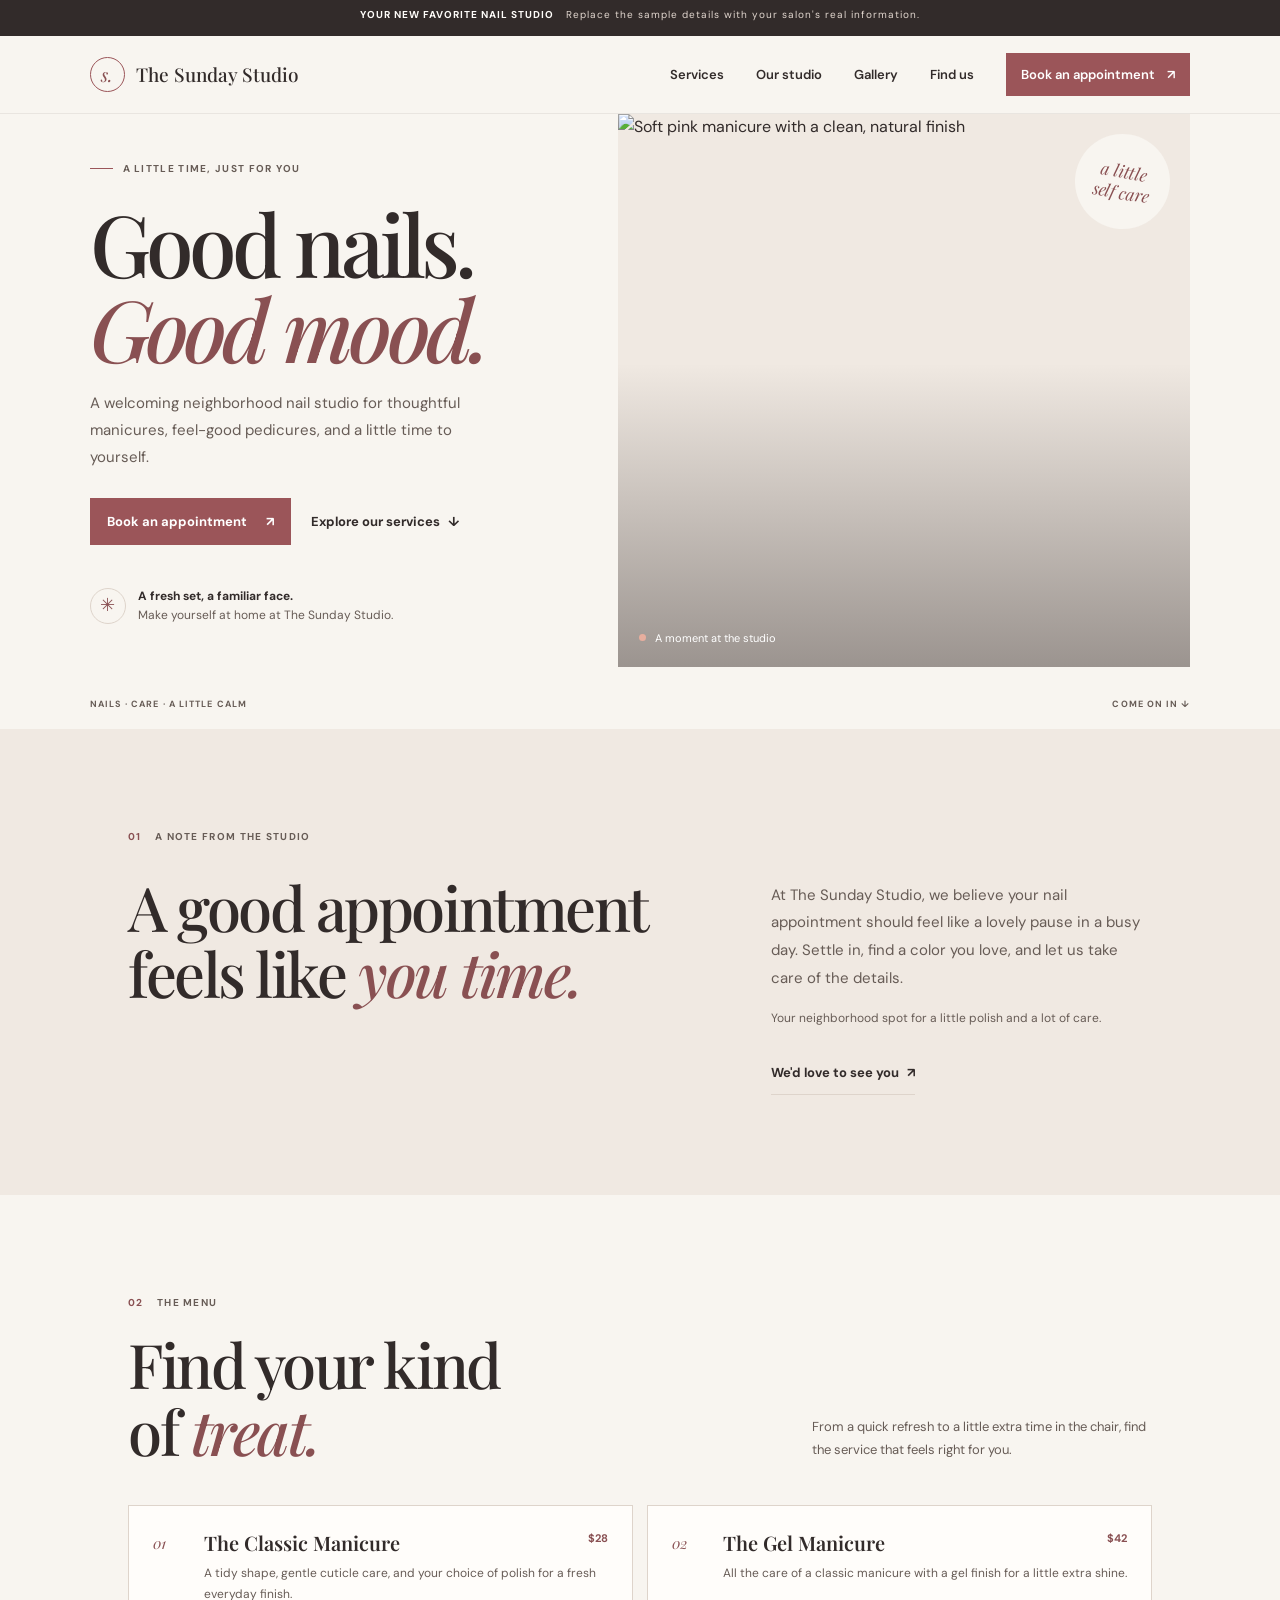
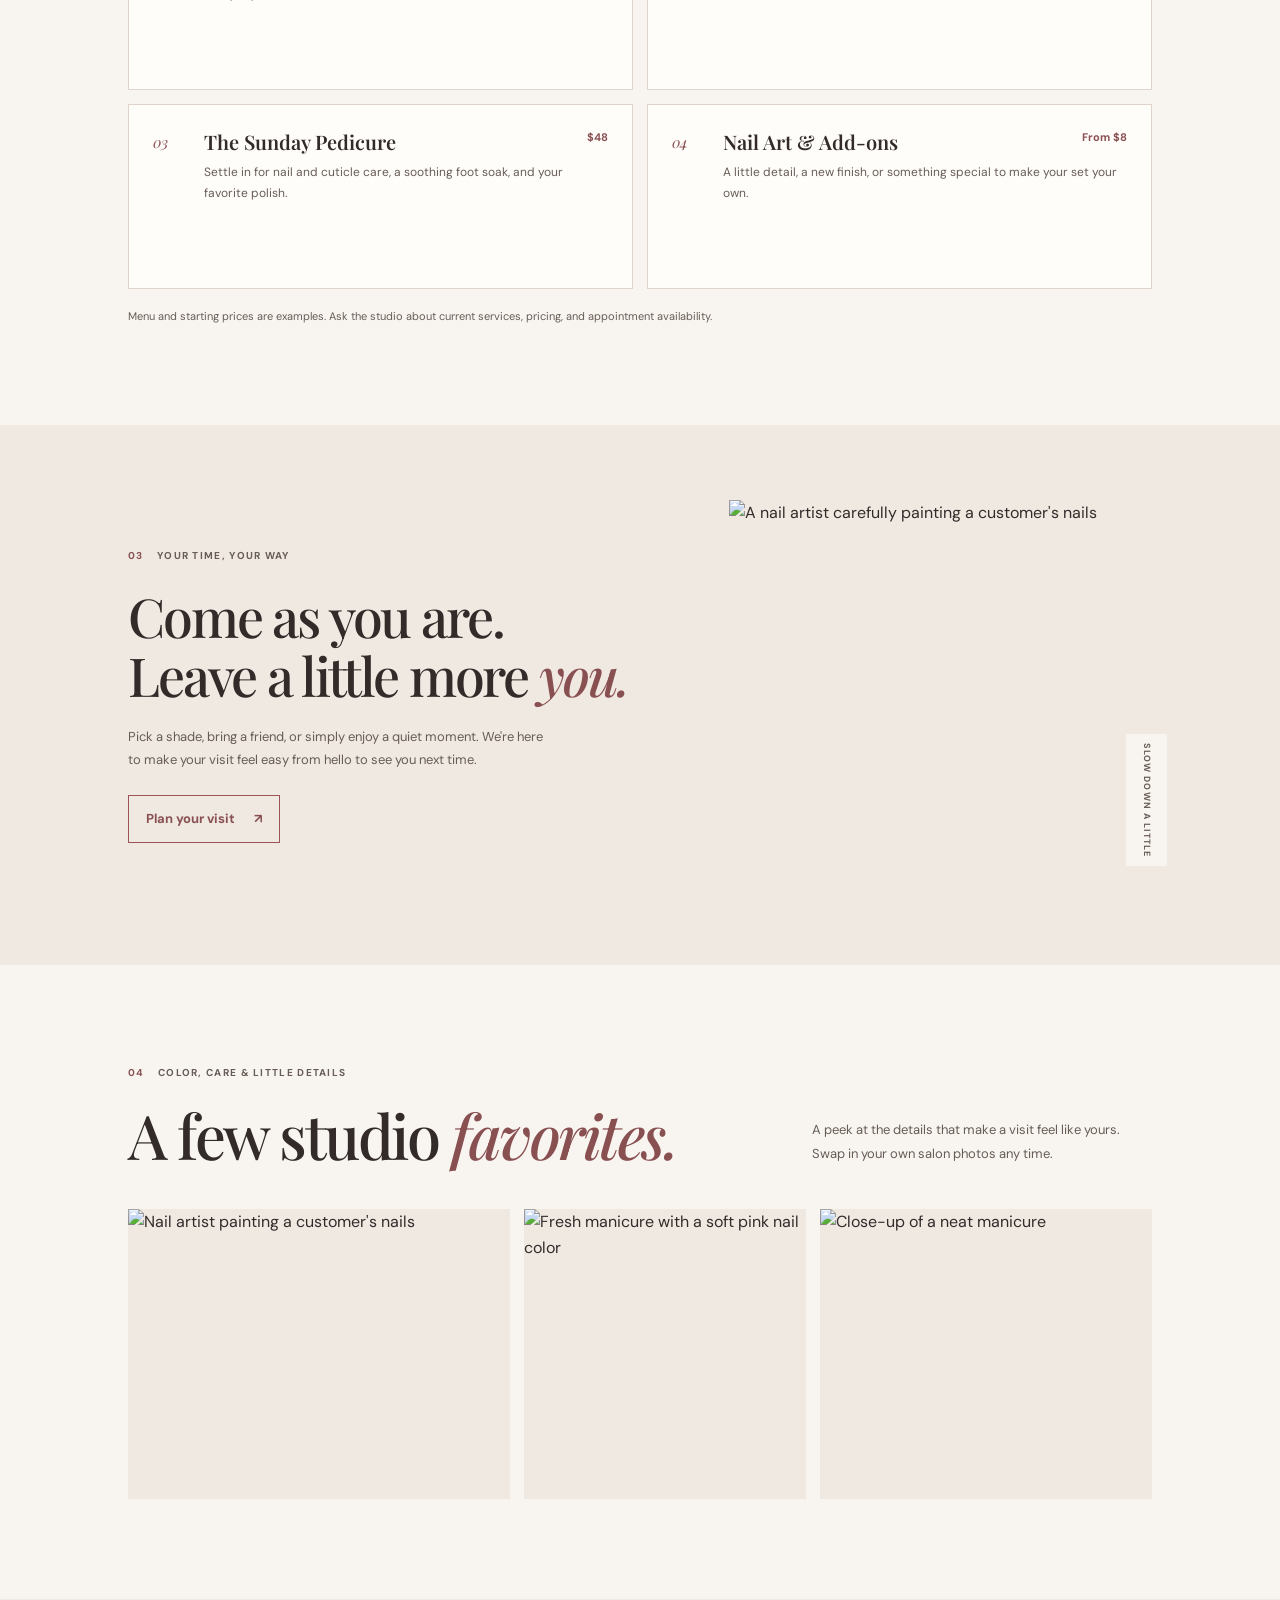
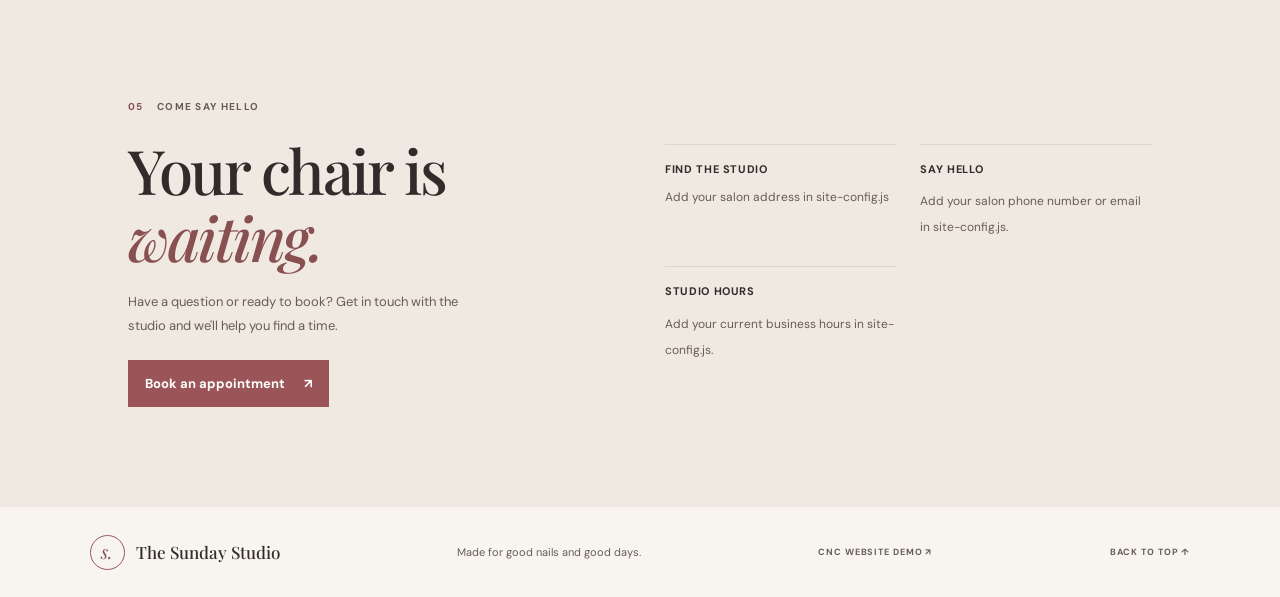
==== nail/index.html @ 71d1fcd6 "Restore CNC demo and separate nail site Keep the original Cobalt Ridge site at the Pages root and ho" ====
<!doctype html>
<html lang="en">
<head>
  <meta charset="utf-8">
  <meta name="viewport" content="width=device-width, initial-scale=1">
  <meta name="description" content="A welcoming nail studio for thoughtful manicures, pedicures, and a little time to yourself.">
  <meta property="og:title" content="The Sunday Studio | Nail Studio">
  <meta property="og:description" content="A welcoming nail studio for thoughtful manicures, pedicures, and a little time to yourself.">
  <meta property="og:type" content="website">
  <meta name="theme-color" content="#f8f5f0">
  <title>The Sunday Studio | Nail Studio</title>
  <link rel="icon" type="image/svg+xml" href="favicon.svg">
  <link rel="preconnect" href="https://fonts.googleapis.com">
  <link rel="preconnect" href="https://fonts.gstatic.com" crossorigin>
  <link href="https://fonts.googleapis.com/css2?family=DM+Sans:wght@400;500;600;700&family=Playfair+Display:wght@500;600;700&display=swap" rel="stylesheet">
  <link rel="stylesheet" href="style.css">
  <script src="site-config.js" defer></script>
  <script src="script.js" defer></script>
</head>
<body>
  <a class="skip-link" href="#main-content">Skip to main content</a>
  <div class="announcement" data-demo-notice>
    <span>YOUR NEW FAVORITE NAIL STUDIO</span>
    <span>Replace the sample details with your salon's real information.</span>
  </div>

  <header class="site-header">
    <a class="brand" href="#home" aria-label="The Sunday Studio home">
      <span class="brand-mark" aria-hidden="true">s.</span>
      <span class="brand-name">The Sunday Studio</span>
    </a>
    <button class="menu-toggle" type="button" aria-label="Open navigation" aria-controls="main-navigation" aria-expanded="false">☰</button>
    <nav class="nav" id="main-navigation" aria-label="Main navigation">
      <a href="#services">Services</a>
      <a href="#about">Our studio</a>
      <a href="#gallery">Gallery</a>
      <a href="#visit">Find us</a>
      <a class="nav-cta" data-booking-link href="#visit">Book an appointment <span aria-hidden="true">↗</span></a>
    </nav>
  </header>

  <main id="main-content" tabindex="-1">
    <section class="hero" id="home">
      <div class="hero-copy">
        <p class="eyebrow"><span aria-hidden="true"></span> A LITTLE TIME, JUST FOR YOU</p>
        <h1>Good nails.<br><em>Good mood.</em></h1>
        <p class="hero-description">A welcoming neighborhood nail studio for thoughtful manicures, feel-good pedicures, and a little time to yourself.</p>
        <div class="hero-actions">
          <a class="button button-primary" data-booking-link href="#visit">Book an appointment <span aria-hidden="true">↗</span></a>
          <a class="text-link" href="#services">Explore our services <span aria-hidden="true">↓</span></a>
        </div>
        <div class="hero-note">
          <span class="note-flower" aria-hidden="true">✳</span>
          <p><strong>A fresh set, a familiar face.</strong><br><span>Make yourself at home at <span data-brand-name>The Sunday Studio</span>.</span></p>
        </div>
      </div>
      <div class="hero-image">
        <img data-hero-image src="https://images.unsplash.com/photo-1604654894610-df63bc536371?auto=format&amp;fit=crop&amp;w=1200&amp;q=85" alt="Soft pink manicure with a clean, natural finish" width="1200" height="1500" fetchpriority="high">
        <div class="image-caption"><span class="caption-dot" aria-hidden="true"></span><span data-image-caption>A moment at the studio</span></div>
        <span class="image-stamp" aria-hidden="true">a little<br>self care</span>
      </div>
      <div class="hero-bottom"><span>NAILS · CARE · A LITTLE CALM</span><a href="#about">COME ON IN ↓</a></div>
    </section>

    <section class="welcome section-wrap" id="about">
      <div class="section-label"><span>01</span> A NOTE FROM THE STUDIO</div>
      <div class="welcome-content">
        <h2>A good appointment<br>feels like <em>you time.</em></h2>
        <div class="welcome-copy">
          <p data-about-copy>At The Sunday Studio, we believe your nail appointment should feel like a lovely pause in a busy day. Settle in, find a color you love, and let us take care of the details.</p>
          <p class="small-note">Your neighborhood spot for a little polish and a lot of care.</p>
          <a class="text-link underlined-link" href="#visit">We'd love to see you <span aria-hidden="true">↗</span></a>
        </div>
      </div>
    </section>

    <section class="services section-wrap" id="services">
      <div class="section-heading">
        <div>
          <div class="section-label"><span>02</span> THE MENU</div>
          <h2>Find your kind<br>of <em>treat.</em></h2>
        </div>
        <p>From a quick refresh to a little extra time in the chair, find the service that feels right for you.</p>
      </div>
      <div class="service-grid" id="service-list" aria-live="polite"></div>
      <p class="menu-note">Menu and starting prices are examples. Ask the studio about current services, pricing, and appointment availability.</p>
    </section>

    <section class="studio section-wrap">
      <div class="studio-copy">
        <div class="section-label"><span>03</span> YOUR TIME, YOUR WAY</div>
        <h2>Come as you are.<br>Leave a little more <em>you.</em></h2>
        <p>Pick a shade, bring a friend, or simply enjoy a quiet moment. We're here to make your visit feel easy from hello to see you next time.</p>
        <a class="button button-secondary" href="#visit">Plan your visit <span aria-hidden="true">↗</span></a>
      </div>
      <div class="studio-image">
        <img src="https://images.unsplash.com/photo-1610992015732-2449b76344bc?auto=format&amp;fit=crop&amp;w=1000&amp;q=85" alt="A nail artist carefully painting a customer's nails" width="1000" height="1100" loading="lazy">
        <span class="image-aside">SLOW DOWN A LITTLE</span>
      </div>
    </section>

    <section class="gallery section-wrap" id="gallery">
      <div class="section-heading">
        <div>
          <div class="section-label"><span>04</span> COLOR, CARE &amp; LITTLE DETAILS</div>
          <h2>A few studio <em>favorites.</em></h2>
        </div>
        <p>A peek at the details that make a visit feel like yours. Swap in your own salon photos any time.</p>
      </div>
      <div class="gallery-grid" id="gallery-list"></div>
    </section>

    <section class="visit section-wrap" id="visit">
      <div class="visit-copy">
        <div class="section-label"><span>05</span> COME SAY HELLO</div>
        <h2>Your chair is<br><em>waiting.</em></h2>
        <p>Have a question or ready to book? Get in touch with the studio and we'll help you find a time.</p>
        <a class="button button-primary visit-booking" data-booking-link href="#visit">Book an appointment <span aria-hidden="true">↗</span></a>
      </div>
      <div class="visit-details">
        <div class="detail-block">
          <h3>Find the studio</h3>
          <address data-address>Add your salon address in site-config.js</address>
          <a class="detail-link" data-map-link href="#visit" hidden>Get directions <span aria-hidden="true">↗</span></a>
        </div>
        <div class="detail-block">
          <h3>Say hello</h3>
          <a class="detail-link" data-phone-link href="#visit" hidden></a>
          <a class="detail-link" data-email-link href="#visit" hidden></a>
          <span class="small-note" data-contact-placeholder>Add your salon phone number or email in site-config.js.</span>
        </div>
        <div class="detail-block">
          <h3>Studio hours</h3>
          <ul class="hours-list" id="hours-list"></ul>
          <span class="small-note" data-hours-placeholder>Add your current business hours in site-config.js.</span>
        </div>
      </div>
    </section>
  </main>

  <footer class="footer">
    <a class="brand" href="#home" aria-label="The Sunday Studio home">
      <span class="brand-mark" aria-hidden="true">s.</span>
      <span class="brand-name">The Sunday Studio</span>
    </a>
    <p>Made for good nails and good days.</p>
    <a class="back-to-top" href="../" aria-label="Visit the Cobalt Ridge CNC demo">CNC WEBSITE DEMO ↗</a>
    <a class="back-to-top" href="#home">BACK TO TOP ↑</a>
  </footer>
</body>
</html>
---- nail/style.css ----
:root {
  --paper: #f8f5f0;
  --ink: #322b2a;
  --ink-soft: #675c56;
  --accent: #9b5559;
  --accent-dark: #895052;
  --surface: #f0e9e2;
  --white: #fffdfa;
  --line: #ded4cb;
  --font-body: "DM Sans", Arial, sans-serif;
  --font-display: "Playfair Display", Georgia, serif;
}
* { box-sizing: border-box; }
html { scroll-behavior: smooth; scroll-padding-top: 85px; }
body { margin: 0; color: var(--ink); background: var(--paper); font-family: var(--font-body); font-size: 16px; line-height: 1.65; -webkit-font-smoothing: antialiased; }
img { display: block; max-width: 100%; }
a { color: inherit; text-decoration: none; }
button { font: inherit; }
a:focus-visible, button:focus-visible { outline: 3px solid var(--accent-dark); outline-offset: 4px; }
.skip-link { position: fixed; top: 8px; left: 8px; z-index: 100; padding: 10px 14px; transform: translateY(calc(-100% - 16px)); background: var(--white); color: var(--ink); font-weight: 700; }
.skip-link:focus { transform: translateY(0); }
.announcement { min-height: 36px; padding: 7px 5vw; display: flex; justify-content: center; gap: 12px; background: var(--ink); color: var(--white); text-align: center; font-size: 10px; letter-spacing: .1em; }
.announcement span:first-child { font-weight: 700; }
.announcement span:last-child { color: #e2d7cf; }
.site-header { height: 78px; padding: 0 7vw; display: flex; align-items: center; justify-content: space-between; background: var(--paper); position: sticky; top: 0; z-index: 20; border-bottom: 1px solid rgba(50,43,42,.08); }
.brand { display: inline-flex; min-height: 44px; align-items: center; gap: 11px; }
.brand-mark { width: 35px; height: 35px; display: grid; place-items: center; border: 1px solid var(--accent); border-radius: 50%; color: var(--accent-dark); font-family: var(--font-display); font-size: 19px; font-style: italic; }
.brand-name { font-family: var(--font-display); font-size: 19px; line-height: 1.2; }
.nav { display: flex; align-items: center; gap: clamp(17px, 2.5vw, 36px); font-size: 13px; font-weight: 600; }
.nav a:not(.nav-cta):hover, .text-link:hover, .detail-link:hover, .back-to-top:hover { color: var(--accent-dark); text-decoration: underline; text-underline-offset: 4px; }
.nav-cta { min-height: 43px; padding: 10px 15px; display: inline-flex; align-items: center; gap: 12px; background: var(--accent); color: #fff; }
.nav-cta:hover, .button-primary:hover { background: var(--accent-dark); }
.menu-toggle { display: none; min-width: 44px; min-height: 44px; border: 1px solid var(--line); background: transparent; color: var(--ink); font-size: 23px; cursor: pointer; }
.hero { min-height: 615px; padding: 0 7vw 62px; display: grid; grid-template-columns: 48% 52%; position: relative; }
.hero-copy { align-self: center; padding: 30px 12% 25px 0; }
.eyebrow, .section-label { font-size: 10px; font-weight: 700; letter-spacing: .13em; }
.eyebrow { display: flex; align-items: center; gap: 10px; color: var(--ink-soft); }
.eyebrow > span { width: 23px; height: 1px; background: var(--accent); }
h1, h2, h3, p { margin-top: 0; }
h1, h2, .brand-name { font-family: var(--font-display); font-weight: 500; }
h1 { margin: 24px 0 19px; font-size: clamp(54px, 6.7vw, 89px); line-height: .99; letter-spacing: -.055em; }
h1 em, h2 em { color: var(--accent-dark); font-weight: 500; }
.hero-description { max-width: 410px; color: var(--ink-soft); font-size: 15px; line-height: 1.8; }
.hero-actions { margin-top: 27px; display: flex; flex-wrap: wrap; align-items: center; gap: 20px; }
.button { min-height: 47px; padding: 12px 17px; display: inline-flex; align-items: center; justify-content: center; gap: 19px; font-size: 13px; font-weight: 700; transition: background .2s, transform .2s; }
.button:hover { transform: translateY(-2px); }
.button-primary { background: var(--accent); color: white; }
.text-link { min-height: 44px; display: inline-flex; align-items: center; gap: 8px; font-size: 13px; font-weight: 700; }
.hero-note { margin-top: 42px; display: flex; align-items: center; gap: 12px; }
.note-flower { width: 36px; height: 36px; display: grid; place-items: center; border: 1px solid var(--line); border-radius: 50%; color: var(--accent-dark); font-size: 18px; }
.hero-note p { margin: 0; font-size: 12px; line-height: 1.6; }
.hero-note p span { color: var(--ink-soft); }
.hero-image { min-height: 505px; position: relative; overflow: hidden; background: var(--surface); }
.hero-image::after { content: ""; position: absolute; inset: 45% 0 0; background: linear-gradient(transparent, rgba(28,20,19,.4)); pointer-events: none; }
.hero-image > img { width: 100%; height: 100%; position: absolute; inset: 0; object-fit: cover; object-position: center; }
.image-caption { position: absolute; bottom: 20px; left: 21px; z-index: 1; display: flex; align-items: center; gap: 9px; color: white; font-size: 11px; }
.caption-dot { width: 7px; height: 7px; border-radius: 50%; background: #e7ae9e; }
.image-stamp { width: 95px; height: 95px; position: absolute; top: 20px; right: 20px; z-index: 1; display: grid; place-content: center; border-radius: 50%; background: var(--paper); color: var(--accent-dark); text-align: center; font: italic 17px/1.2 var(--font-display); transform: rotate(9deg); }
.hero-bottom { position: absolute; right: 7vw; bottom: 17px; left: 7vw; display: flex; justify-content: space-between; color: var(--ink-soft); font-size: 9px; font-weight: 700; letter-spacing: .12em; }
.hero-bottom a:hover { color: var(--accent-dark); }
.section-wrap { padding: 100px 10vw; }
.section-label { color: var(--ink-soft); }
.section-label > span { margin-right: 10px; color: var(--accent-dark); }
.welcome { background: var(--surface); }
.welcome-content { margin-top: 28px; display: grid; grid-template-columns: 1fr .68fr; gap: 8%; align-items: start; }
h2 { margin: 0; font-size: clamp(39px, 4.8vw, 62px); line-height: 1.09; letter-spacing: -.04em; }
.welcome-copy { padding-top: 8px; }
.welcome-copy > p:first-child { color: var(--ink-soft); font-size: 15px; line-height: 1.85; }
.small-note { color: var(--ink-soft); font-size: 12px; line-height: 1.7; }
.underlined-link { margin-top: 11px; border-bottom: 1px solid var(--line); }
.services { background: var(--paper); }
.section-heading { margin-bottom: 40px; display: flex; align-items: end; justify-content: space-between; gap: 32px; }
.section-heading h2 { margin-top: 20px; }
.section-heading > p { max-width: 340px; margin: 0 0 4px; color: var(--ink-soft); font-size: 13px; line-height: 1.8; }
.service-grid { display: grid; grid-template-columns: repeat(2, minmax(0, 1fr)); gap: 14px; }
.service-card { min-height: 185px; padding: 23px 24px; display: grid; grid-template-columns: 37px 1fr auto; grid-template-rows: auto auto 1fr; gap: 0 14px; border: 1px solid var(--line); background: var(--white); }
.service-number { grid-row: 1 / span 3; padding-top: 4px; color: var(--accent-dark); font: italic 15px var(--font-display); }
.service-card h3 { margin: 0 0 7px; font: 600 20px var(--font-display); }
.service-card p { grid-column: 2 / 4; margin: 0; color: var(--ink-soft); font-size: 12px; line-height: 1.7; }
.service-price { grid-column: 3; grid-row: 1; color: var(--accent-dark); font-size: 11px; font-weight: 700; white-space: nowrap; }
.menu-note { margin: 18px 0 0; color: var(--ink-soft); font-size: 11px; }
.studio { padding-top: 75px; padding-bottom: 75px; display: grid; grid-template-columns: 1fr .83fr; align-items: center; gap: 9%; background: var(--surface); }
.studio-copy h2 { margin-top: 23px; font-size: clamp(38px, 4.2vw, 55px); }
.studio-copy > p { max-width: 420px; margin: 20px 0 24px; color: var(--ink-soft); font-size: 13px; line-height: 1.8; }
.button-secondary { border: 1px solid var(--accent); color: var(--accent-dark); }
.button-secondary:hover { background: var(--white); }
.studio-image { min-height: 390px; position: relative; }
.studio-image img { width: 100%; height: 100%; position: absolute; inset: 0; object-fit: cover; }
.image-aside { position: absolute; right: -15px; bottom: 24px; padding: 9px 13px; background: var(--paper); color: var(--ink-soft); font-size: 9px; font-weight: 700; letter-spacing: .12em; writing-mode: vertical-rl; }
.gallery { background: var(--paper); }
.gallery-grid { display: grid; grid-template-columns: 1.15fr .85fr 1fr; grid-template-rows: 290px; gap: 14px; }
.gallery-item { min-width: 0; height: 100%; margin: 0; overflow: hidden; background: var(--surface); }
.gallery-item img { width: 100%; height: 100%; object-fit: cover; transition: transform .45s; }
.gallery-item:hover img { transform: scale(1.035); }
.gallery-item-2 img { object-position: center 38%; }
.gallery-item-3 img { object-position: center; }
.visit { display: grid; grid-template-columns: .85fr 1fr; gap: 12%; background: var(--surface); }
.visit-copy h2 { margin-top: 22px; }
.visit-copy > p { max-width: 345px; margin: 19px 0 23px; color: var(--ink-soft); font-size: 13px; line-height: 1.8; }
.visit-details { display: grid; grid-template-columns: 1fr 1fr; gap: 27px 24px; align-content: center; }
.detail-block { padding-top: 15px; border-top: 1px solid var(--line); }
.detail-block h3 { margin: 0 0 9px; font-size: 11px; letter-spacing: .06em; text-transform: uppercase; }
.detail-block address, .detail-link { color: var(--ink-soft); font-size: 12px; line-height: 1.8; font-style: normal; white-space: pre-line; }
.detail-link { display: block; width: fit-content; margin-top: 5px; color: var(--accent-dark); font-weight: 700; }
.hours-list { margin: 0; padding: 0; list-style: none; }
.hours-list li { display: flex; justify-content: space-between; gap: 12px; color: var(--ink-soft); font-size: 11px; line-height: 1.9; }
.footer { min-height: 90px; padding: 19px 7vw; display: flex; align-items: center; justify-content: space-between; gap: 20px; }
.footer .brand-name { font-size: 17px; }
.footer > p { margin: 0; color: var(--ink-soft); font-size: 11px; }
.back-to-top { color: var(--ink-soft); font-size: 9px; font-weight: 700; letter-spacing: .1em; }
[hidden] { display: none !important; }
@media (prefers-reduced-motion: reduce) {
  html { scroll-behavior: auto; }
  *, *::before, *::after { scroll-behavior: auto !important; transition-duration: .01ms !important; animation-duration: .01ms !important; animation-iteration-count: 1 !important; }
}
@media (forced-colors: active) {
  .skip-link { border: 2px solid Highlight; background: Canvas; color: CanvasText; }
  a:focus-visible, button:focus-visible { outline-color: Highlight; }
}
@media (max-width: 950px) {
  .site-header { padding-right: 5vw; padding-left: 5vw; }
  .nav { gap: 15px; font-size: 12px; }
  .hero { padding-right: 5vw; padding-left: 5vw; }
  .hero-bottom { right: 5vw; left: 5vw; }
  .section-wrap { padding-right: 7vw; padding-left: 7vw; }
  .gallery-grid { grid-template-rows: 230px; }
}
@media (max-width: 720px) {
  html { scroll-padding-top: 72px; }
  .announcement { flex-wrap: wrap; gap: 0 8px; font-size: 9px; }
  .announcement span:last-child { display: none; }
  .site-header { height: 68px; }
  .menu-toggle { display: block; }
  .nav { display: none; position: absolute; top: 68px; right: 0; left: 0; padding: 10px 6vw 20px; flex-direction: column; align-items: stretch; gap: 0; background: var(--paper); border-bottom: 1px solid var(--line); font-size: 14px; }
  .nav.is-open { display: flex; }
  .nav a:not(.nav-cta) { min-height: 46px; padding: 11px 0; }
  .nav .nav-cta { margin-top: 8px; justify-content: center; }
  .hero { padding: 0 6vw 48px; display: flex; flex-direction: column; }
  .hero-copy { padding: 50px 0 30px; }
  h1 { font-size: clamp(55px, 13vw, 78px); }
  .hero-description { font-size: 14px; }
  .hero-note { margin-top: 30px; }
  .hero-image { min-height: 390px; }
  .image-stamp { width: 78px; height: 78px; font-size: 14px; }
  .hero-bottom { right: 6vw; left: 6vw; bottom: 14px; font-size: 8px; }
  .section-wrap { padding: 70px 7vw; }
  .welcome-content, .studio, .visit { grid-template-columns: 1fr; gap: 26px; }
  .welcome-copy { max-width: 520px; }
  .section-heading { display: block; }
  .section-heading > p { margin-top: 16px; }
  .service-grid { grid-template-columns: 1fr; }
  .service-card { min-height: 160px; }
  .studio { gap: 33px; }
  .studio-image { min-height: 360px; margin-right: 12px; }
  .gallery-grid { grid-template-columns: 1fr 1fr; grid-template-rows: 250px 210px; }
  .gallery-item-1 { grid-column: 1 / -1; }
  .visit-details { gap: 23px 18px; }
  .footer { padding: 20px 6vw; flex-wrap: wrap; }
  .footer > p { order: 3; width: 100%; }
}
@media (max-width: 420px) {
  .brand { gap: 8px; }
  .brand-name { font-size: 16px; }
  .hero-actions { align-items: flex-start; flex-direction: column; gap: 10px; }
  .hero-image { min-height: 340px; }
  .service-card { padding: 19px 15px; grid-template-columns: 27px 1fr auto; gap: 0 9px; }
  .service-card h3 { font-size: 18px; }
  .service-price { font-size: 10px; }
  .gallery-grid { grid-template-rows: 220px 170px; gap: 9px; }
  .visit-details { grid-template-columns: 1fr; gap: 18px; }
  .back-to-top { margin-left: auto; }
}
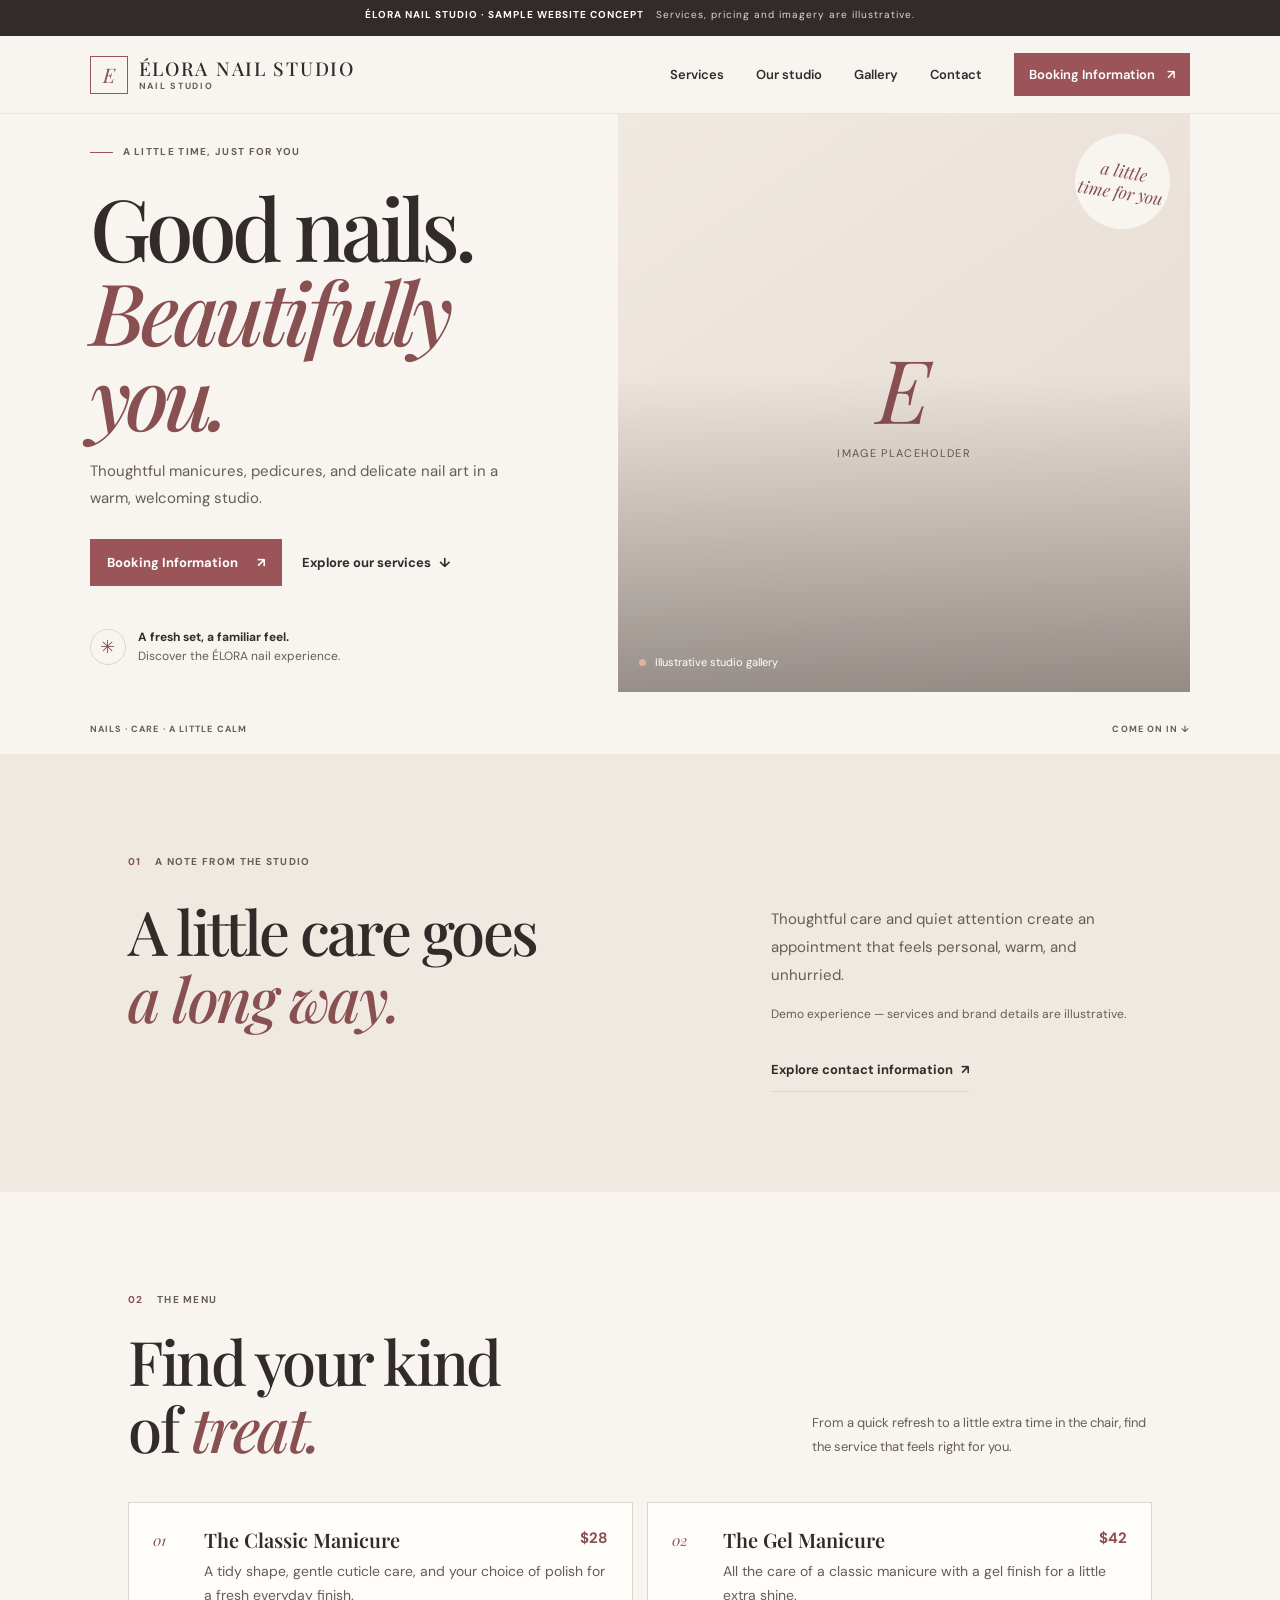
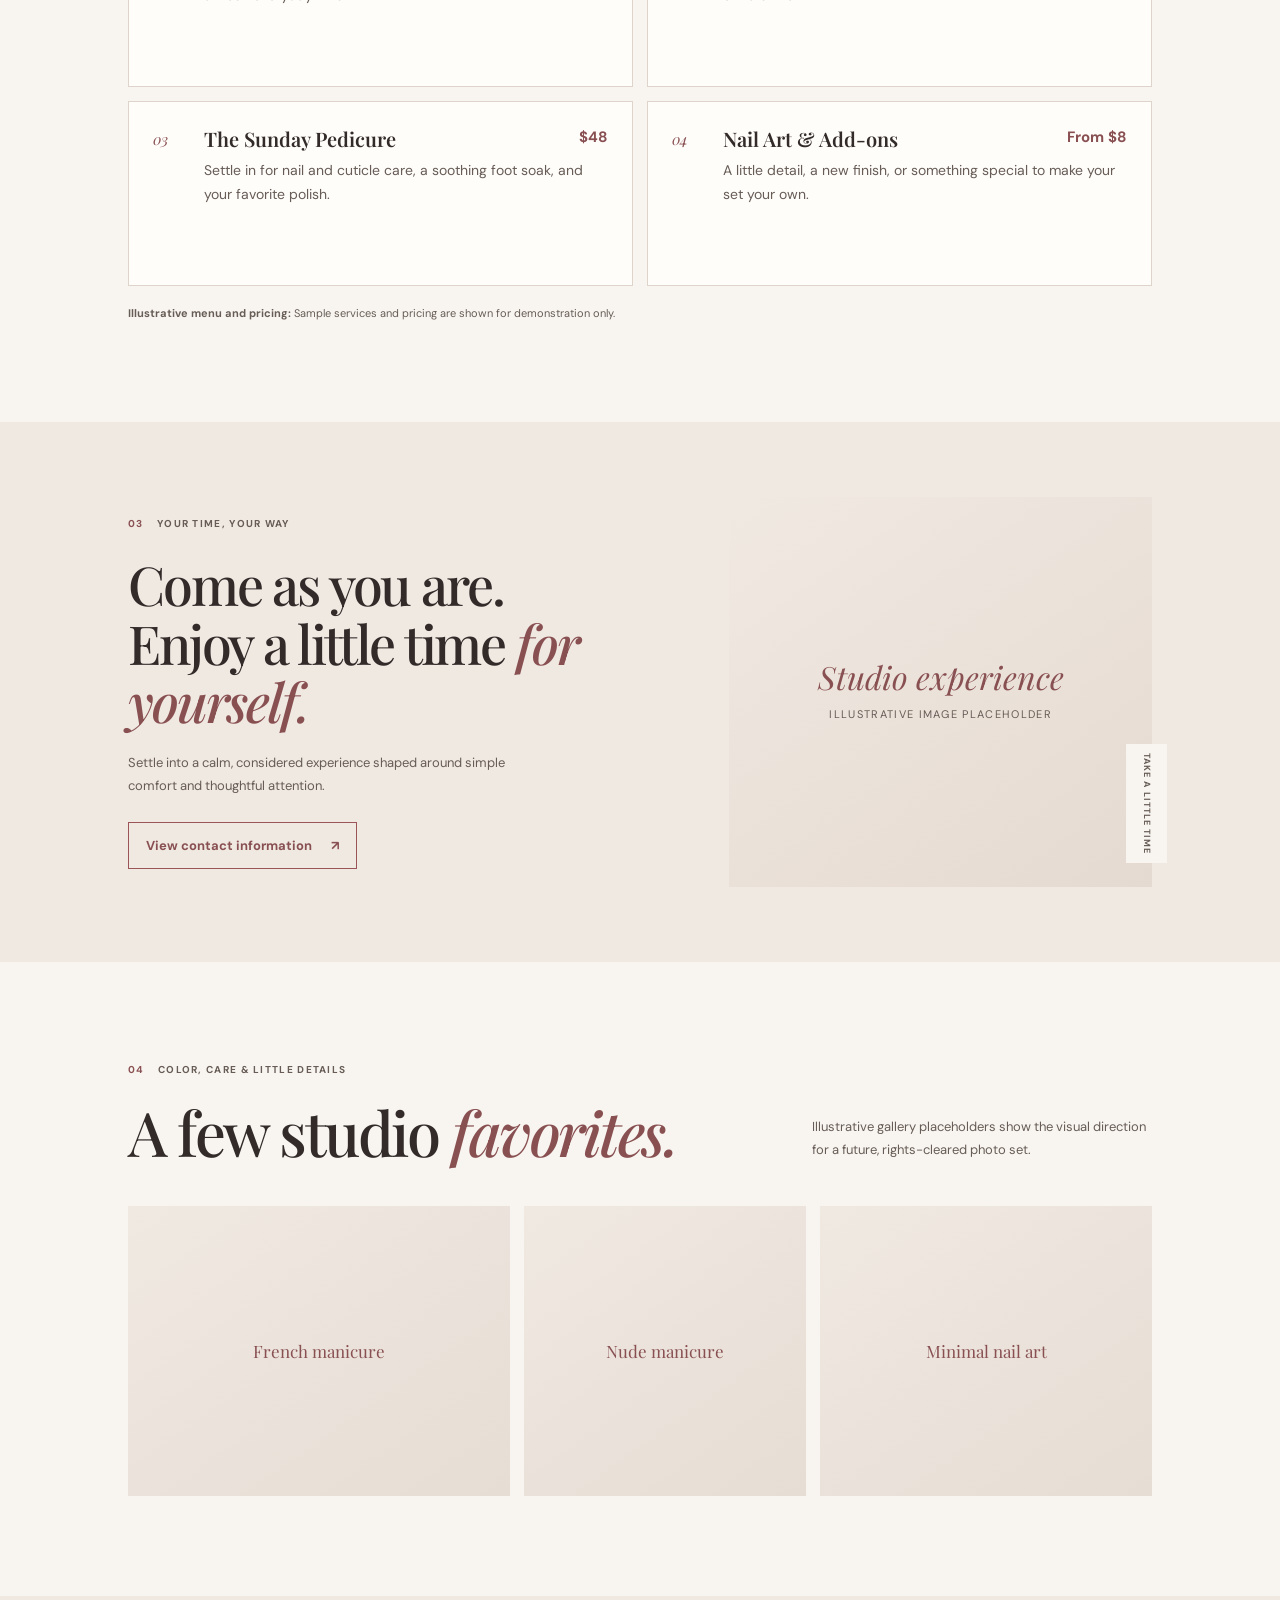
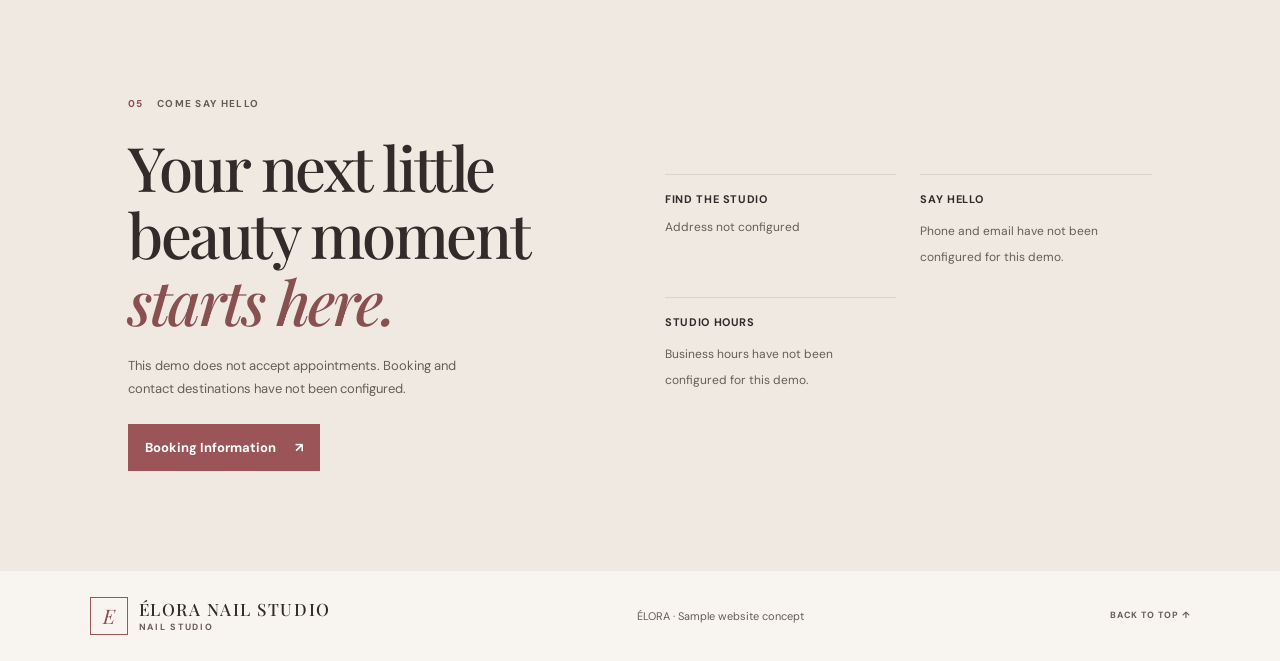
==== commit b153cb02: "AVK-ELORA-REDESIGN-01: refresh Elora demo branding Synchronize the ÉLORA wordmark, demo disclosure, " ====
--- a/nail/index.html
+++ b/nail/index.html
@@ -3,12 +3,12 @@
 <head>
   <meta charset="utf-8">
   <meta name="viewport" content="width=device-width, initial-scale=1">
-  <meta name="description" content="A welcoming nail studio for thoughtful manicures, pedicures, and a little time to yourself.">
-  <meta property="og:title" content="The Sunday Studio | Nail Studio">
-  <meta property="og:description" content="A welcoming nail studio for thoughtful manicures, pedicures, and a little time to yourself.">
+  <meta name="description" content="ÉLORA NAIL STUDIO is an illustrative nail studio website concept featuring thoughtful manicures, pedicures, and delicate nail art.">
+  <meta property="og:title" content="ÉLORA NAIL STUDIO | Sample Website Concept">
+  <meta property="og:description" content="ÉLORA NAIL STUDIO is an illustrative nail studio website concept featuring thoughtful manicures, pedicures, and delicate nail art.">
   <meta property="og:type" content="website">
   <meta name="theme-color" content="#f8f5f0">
-  <title>The Sunday Studio | Nail Studio</title>
+  <title>ÉLORA NAIL STUDIO | Sample Website Concept</title>
   <link rel="icon" type="image/svg+xml" href="favicon.svg">
   <link rel="preconnect" href="https://fonts.googleapis.com">
   <link rel="preconnect" href="https://fonts.gstatic.com" crossorigin>
@@ -20,22 +20,22 @@
 <body>
   <a class="skip-link" href="#main-content">Skip to main content</a>
   <div class="announcement" data-demo-notice>
-    <span>YOUR NEW FAVORITE NAIL STUDIO</span>
-    <span>Replace the sample details with your salon's real information.</span>
+    <span>ÉLORA NAIL STUDIO · SAMPLE WEBSITE CONCEPT</span>
+    <span>Services, pricing and imagery are illustrative.</span>
   </div>
 
   <header class="site-header">
-    <a class="brand" href="#home" aria-label="The Sunday Studio home">
-      <span class="brand-mark" aria-hidden="true">s.</span>
-      <span class="brand-name">The Sunday Studio</span>
+    <a class="brand" href="#home" aria-label="ÉLORA NAIL STUDIO home">
+      <span class="brand-mark" aria-hidden="true">E</span>
+      <span class="brand-lockup"><span class="brand-name">ÉLORA</span><span class="brand-descriptor">NAIL STUDIO</span></span>
     </a>
     <button class="menu-toggle" type="button" aria-label="Open navigation" aria-controls="main-navigation" aria-expanded="false">☰</button>
     <nav class="nav" id="main-navigation" aria-label="Main navigation">
       <a href="#services">Services</a>
       <a href="#about">Our studio</a>
       <a href="#gallery">Gallery</a>
-      <a href="#visit">Find us</a>
-      <a class="nav-cta" data-booking-link href="#visit">Book an appointment <span aria-hidden="true">↗</span></a>
+      <a href="#visit">Contact</a>
+      <a class="nav-cta" data-booking-link href="#visit">Booking Information <span aria-hidden="true">↗</span></a>
     </nav>
   </header>
 
@@ -43,21 +43,24 @@
     <section class="hero" id="home">
       <div class="hero-copy">
         <p class="eyebrow"><span aria-hidden="true"></span> A LITTLE TIME, JUST FOR YOU</p>
-        <h1>Good nails.<br><em>Good mood.</em></h1>
-        <p class="hero-description">A welcoming neighborhood nail studio for thoughtful manicures, feel-good pedicures, and a little time to yourself.</p>
+        <h1>Good nails.<br><em>Beautifully you.</em></h1>
+        <p class="hero-description">Thoughtful manicures, pedicures, and delicate nail art in a warm, welcoming studio.</p>
         <div class="hero-actions">
-          <a class="button button-primary" data-booking-link href="#visit">Book an appointment <span aria-hidden="true">↗</span></a>
+          <a class="button button-primary" data-booking-link href="#visit">Booking Information <span aria-hidden="true">↗</span></a>
           <a class="text-link" href="#services">Explore our services <span aria-hidden="true">↓</span></a>
         </div>
         <div class="hero-note">
           <span class="note-flower" aria-hidden="true">✳</span>
-          <p><strong>A fresh set, a familiar face.</strong><br><span>Make yourself at home at <span data-brand-name>The Sunday Studio</span>.</span></p>
+          <p><strong>A fresh set, a familiar feel.</strong><br><span>Discover the ÉLORA nail experience.</span></p>
         </div>
       </div>
       <div class="hero-image">
-        <img data-hero-image src="https://images.unsplash.com/photo-1604654894610-df63bc536371?auto=format&amp;fit=crop&amp;w=1200&amp;q=85" alt="Soft pink manicure with a clean, natural finish" width="1200" height="1500" fetchpriority="high">
-        <div class="image-caption"><span class="caption-dot" aria-hidden="true"></span><span data-image-caption>A moment at the studio</span></div>
-        <span class="image-stamp" aria-hidden="true">a little<br>self care</span>
+        <div class="image-placeholder" role="img" aria-label="Illustrative beauty studio image placeholder">
+          <span aria-hidden="true">E</span>
+          <small>Image placeholder</small>
+        </div>
+        <div class="image-caption"><span class="caption-dot" aria-hidden="true"></span><span data-image-caption>Illustrative studio gallery</span></div>
+        <span class="image-stamp" aria-hidden="true">a little<br>time for you</span>
       </div>
       <div class="hero-bottom"><span>NAILS · CARE · A LITTLE CALM</span><a href="#about">COME ON IN ↓</a></div>
     </section>
@@ -65,11 +68,11 @@
     <section class="welcome section-wrap" id="about">
       <div class="section-label"><span>01</span> A NOTE FROM THE STUDIO</div>
       <div class="welcome-content">
-        <h2>A good appointment<br>feels like <em>you time.</em></h2>
+        <h2>A little care goes<br><em>a long way.</em></h2>
         <div class="welcome-copy">
-          <p data-about-copy>At The Sunday Studio, we believe your nail appointment should feel like a lovely pause in a busy day. Settle in, find a color you love, and let us take care of the details.</p>
-          <p class="small-note">Your neighborhood spot for a little polish and a lot of care.</p>
-          <a class="text-link underlined-link" href="#visit">We'd love to see you <span aria-hidden="true">↗</span></a>
+          <p data-about-copy>Thoughtful care and quiet attention create an appointment that feels personal, warm, and unhurried.</p>
+          <p class="small-note">Demo experience — services and brand details are illustrative.</p>
+          <a class="text-link underlined-link" href="#visit">Explore contact information <span aria-hidden="true">↗</span></a>
         </div>
       </div>
     </section>
@@ -83,19 +86,22 @@
         <p>From a quick refresh to a little extra time in the chair, find the service that feels right for you.</p>
       </div>
       <div class="service-grid" id="service-list" aria-live="polite"></div>
-      <p class="menu-note">Menu and starting prices are examples. Ask the studio about current services, pricing, and appointment availability.</p>
+      <p class="menu-note"><strong>Illustrative menu and pricing:</strong> Sample services and pricing are shown for demonstration only.</p>
     </section>
 
     <section class="studio section-wrap">
       <div class="studio-copy">
         <div class="section-label"><span>03</span> YOUR TIME, YOUR WAY</div>
-        <h2>Come as you are.<br>Leave a little more <em>you.</em></h2>
-        <p>Pick a shade, bring a friend, or simply enjoy a quiet moment. We're here to make your visit feel easy from hello to see you next time.</p>
-        <a class="button button-secondary" href="#visit">Plan your visit <span aria-hidden="true">↗</span></a>
+        <h2>Come as you are.<br>Enjoy a little time <em>for yourself.</em></h2>
+        <p>Settle into a calm, considered experience shaped around simple comfort and thoughtful attention.</p>
+        <a class="button button-secondary" href="#visit">View contact information <span aria-hidden="true">↗</span></a>
       </div>
       <div class="studio-image">
-        <img src="https://images.unsplash.com/photo-1610992015732-2449b76344bc?auto=format&amp;fit=crop&amp;w=1000&amp;q=85" alt="A nail artist carefully painting a customer's nails" width="1000" height="1100" loading="lazy">
-        <span class="image-aside">SLOW DOWN A LITTLE</span>
+        <div class="image-placeholder studio-placeholder" role="img" aria-label="Illustrative studio experience image placeholder">
+          <span aria-hidden="true">Studio experience</span>
+          <small>Illustrative image placeholder</small>
+        </div>
+        <span class="image-aside">TAKE A LITTLE TIME</span>
       </div>
     </section>
 
@@ -105,7 +111,7 @@
           <div class="section-label"><span>04</span> COLOR, CARE &amp; LITTLE DETAILS</div>
           <h2>A few studio <em>favorites.</em></h2>
         </div>
-        <p>A peek at the details that make a visit feel like yours. Swap in your own salon photos any time.</p>
+        <p>Illustrative gallery placeholders show the visual direction for a future, rights-cleared photo set.</p>
       </div>
       <div class="gallery-grid" id="gallery-list"></div>
     </section>
@@ -113,38 +119,37 @@
     <section class="visit section-wrap" id="visit">
       <div class="visit-copy">
         <div class="section-label"><span>05</span> COME SAY HELLO</div>
-        <h2>Your chair is<br><em>waiting.</em></h2>
-        <p>Have a question or ready to book? Get in touch with the studio and we'll help you find a time.</p>
-        <a class="button button-primary visit-booking" data-booking-link href="#visit">Book an appointment <span aria-hidden="true">↗</span></a>
+        <h2>Your next little beauty moment<br><em>starts here.</em></h2>
+        <p>This demo does not accept appointments. Booking and contact destinations have not been configured.</p>
+        <a class="button button-primary visit-booking" data-booking-link href="#visit">Booking Information <span aria-hidden="true">↗</span></a>
       </div>
       <div class="visit-details">
         <div class="detail-block">
           <h3>Find the studio</h3>
-          <address data-address>Add your salon address in site-config.js</address>
+          <address data-address>Address not configured</address>
           <a class="detail-link" data-map-link href="#visit" hidden>Get directions <span aria-hidden="true">↗</span></a>
         </div>
         <div class="detail-block">
           <h3>Say hello</h3>
           <a class="detail-link" data-phone-link href="#visit" hidden></a>
           <a class="detail-link" data-email-link href="#visit" hidden></a>
-          <span class="small-note" data-contact-placeholder>Add your salon phone number or email in site-config.js.</span>
+          <span class="small-note" data-contact-placeholder>Phone and email have not been configured for this demo.</span>
         </div>
         <div class="detail-block">
           <h3>Studio hours</h3>
           <ul class="hours-list" id="hours-list"></ul>
-          <span class="small-note" data-hours-placeholder>Add your current business hours in site-config.js.</span>
+          <span class="small-note" data-hours-placeholder>Business hours have not been configured for this demo.</span>
         </div>
       </div>
     </section>
   </main>
 
   <footer class="footer">
-    <a class="brand" href="#home" aria-label="The Sunday Studio home">
-      <span class="brand-mark" aria-hidden="true">s.</span>
-      <span class="brand-name">The Sunday Studio</span>
+    <a class="brand" href="#home" aria-label="ÉLORA NAIL STUDIO home">
+      <span class="brand-mark" aria-hidden="true">E</span>
+      <span class="brand-lockup"><span class="brand-name">ÉLORA</span><span class="brand-descriptor">NAIL STUDIO</span></span>
     </a>
-    <p>Made for good nails and good days.</p>
-    <a class="back-to-top" href="../" aria-label="Visit the Cobalt Ridge CNC demo">CNC WEBSITE DEMO ↗</a>
+    <p>ÉLORA · Sample website concept</p>
     <a class="back-to-top" href="#home">BACK TO TOP ↑</a>
   </footer>
 </body>
--- a/nail/style.css
+++ b/nail/style.css
@@ -1,12 +1,13 @@
 :root {
-  --paper: #f8f5f0;
-  --ink: #322b2a;
-  --ink-soft: #675c56;
-  --accent: #9b5559;
+  --paper: #F8F5F0;
+  --ink: #322B2A;
+  --ink-soft: #675C56;
+  --accent: #9B5559;
   --accent-dark: #895052;
-  --surface: #f0e9e2;
-  --white: #fffdfa;
-  --line: #ded4cb;
+  --surface: #F0E9E2;
+  --white: #FFFDFA;
+  --line: #DED4CB;
+  --dusty-rose: #C69A98;
   --font-body: "DM Sans", Arial, sans-serif;
   --font-display: "Playfair Display", Georgia, serif;
 }
@@ -24,8 +25,10 @@
 .announcement span:last-child { color: #e2d7cf; }
 .site-header { height: 78px; padding: 0 7vw; display: flex; align-items: center; justify-content: space-between; background: var(--paper); position: sticky; top: 0; z-index: 20; border-bottom: 1px solid rgba(50,43,42,.08); }
 .brand { display: inline-flex; min-height: 44px; align-items: center; gap: 11px; }
-.brand-mark { width: 35px; height: 35px; display: grid; place-items: center; border: 1px solid var(--accent); border-radius: 50%; color: var(--accent-dark); font-family: var(--font-display); font-size: 19px; font-style: italic; }
-.brand-name { font-family: var(--font-display); font-size: 19px; line-height: 1.2; }
+.brand-mark { width: 38px; height: 38px; display: grid; place-items: center; border: 1px solid var(--accent); color: var(--accent-dark); font-family: var(--font-display); font-size: 20px; font-style: italic; }
+.brand-lockup { display: flex; flex-direction: column; line-height: 1; }
+.brand-name { font-family: var(--font-display); font-size: 19px; line-height: 1.1; letter-spacing: .09em; }
+.brand-descriptor { margin-top: 4px; color: var(--ink-soft); font-size: 9px; font-weight: 700; letter-spacing: .19em; }
 .nav { display: flex; align-items: center; gap: clamp(17px, 2.5vw, 36px); font-size: 13px; font-weight: 600; }
 .nav a:not(.nav-cta):hover, .text-link:hover, .detail-link:hover, .back-to-top:hover { color: var(--accent-dark); text-decoration: underline; text-underline-offset: 4px; }
 .nav-cta { min-height: 43px; padding: 10px 15px; display: inline-flex; align-items: center; gap: 12px; background: var(--accent); color: #fff; }
@@ -53,6 +56,9 @@
 .hero-image { min-height: 505px; position: relative; overflow: hidden; background: var(--surface); }
 .hero-image::after { content: ""; position: absolute; inset: 45% 0 0; background: linear-gradient(transparent, rgba(28,20,19,.4)); pointer-events: none; }
 .hero-image > img { width: 100%; height: 100%; position: absolute; inset: 0; object-fit: cover; object-position: center; }
+.image-placeholder { width: 100%; height: 100%; min-height: 505px; display: grid; place-content: center; gap: 12px; background: linear-gradient(145deg, var(--surface), #E5DAD1); color: var(--accent-dark); text-align: center; }
+.image-placeholder > span { font-family: var(--font-display); font-size: 88px; font-style: italic; line-height: 1; }
+.image-placeholder small { color: var(--ink-soft); font-size: 11px; letter-spacing: .12em; text-transform: uppercase; }
 .image-caption { position: absolute; bottom: 20px; left: 21px; z-index: 1; display: flex; align-items: center; gap: 9px; color: white; font-size: 11px; }
 .caption-dot { width: 7px; height: 7px; border-radius: 50%; background: #e7ae9e; }
 .image-stamp { width: 95px; height: 95px; position: absolute; top: 20px; right: 20px; z-index: 1; display: grid; place-content: center; border-radius: 50%; background: var(--paper); color: var(--accent-dark); text-align: center; font: italic 17px/1.2 var(--font-display); transform: rotate(9deg); }
@@ -76,8 +82,8 @@
 .service-card { min-height: 185px; padding: 23px 24px; display: grid; grid-template-columns: 37px 1fr auto; grid-template-rows: auto auto 1fr; gap: 0 14px; border: 1px solid var(--line); background: var(--white); }
 .service-number { grid-row: 1 / span 3; padding-top: 4px; color: var(--accent-dark); font: italic 15px var(--font-display); }
 .service-card h3 { margin: 0 0 7px; font: 600 20px var(--font-display); }
-.service-card p { grid-column: 2 / 4; margin: 0; color: var(--ink-soft); font-size: 12px; line-height: 1.7; }
-.service-price { grid-column: 3; grid-row: 1; color: var(--accent-dark); font-size: 11px; font-weight: 700; white-space: nowrap; }
+.service-card p { grid-column: 2 / 4; margin: 0; color: var(--ink-soft); font-size: 14px; line-height: 1.7; }
+.service-price { grid-column: 3; grid-row: 1; color: var(--accent-dark); font-size: 15px; font-weight: 700; white-space: nowrap; }
 .menu-note { margin: 18px 0 0; color: var(--ink-soft); font-size: 11px; }
 .studio { padding-top: 75px; padding-bottom: 75px; display: grid; grid-template-columns: 1fr .83fr; align-items: center; gap: 9%; background: var(--surface); }
 .studio-copy h2 { margin-top: 23px; font-size: clamp(38px, 4.2vw, 55px); }
@@ -86,11 +92,14 @@
 .button-secondary:hover { background: var(--white); }
 .studio-image { min-height: 390px; position: relative; }
 .studio-image img { width: 100%; height: 100%; position: absolute; inset: 0; object-fit: cover; }
+.studio-placeholder { min-height: 390px; position: absolute; inset: 0; }
+.studio-placeholder > span { max-width: 100%; font-size: 32px; }
 .image-aside { position: absolute; right: -15px; bottom: 24px; padding: 9px 13px; background: var(--paper); color: var(--ink-soft); font-size: 9px; font-weight: 700; letter-spacing: .12em; writing-mode: vertical-rl; }
 .gallery { background: var(--paper); }
 .gallery-grid { display: grid; grid-template-columns: 1.15fr .85fr 1fr; grid-template-rows: 290px; gap: 14px; }
 .gallery-item { min-width: 0; height: 100%; margin: 0; overflow: hidden; background: var(--surface); }
 .gallery-item img { width: 100%; height: 100%; object-fit: cover; transition: transform .45s; }
+.gallery-placeholder { display: grid; place-content: center; background: linear-gradient(145deg, var(--surface), #E6DDD4); color: var(--accent-dark); text-align: center; font-family: var(--font-display); font-size: 17px; }
 .gallery-item:hover img { transform: scale(1.035); }
 .gallery-item-2 img { object-position: center 38%; }
 .gallery-item-3 img { object-position: center; }
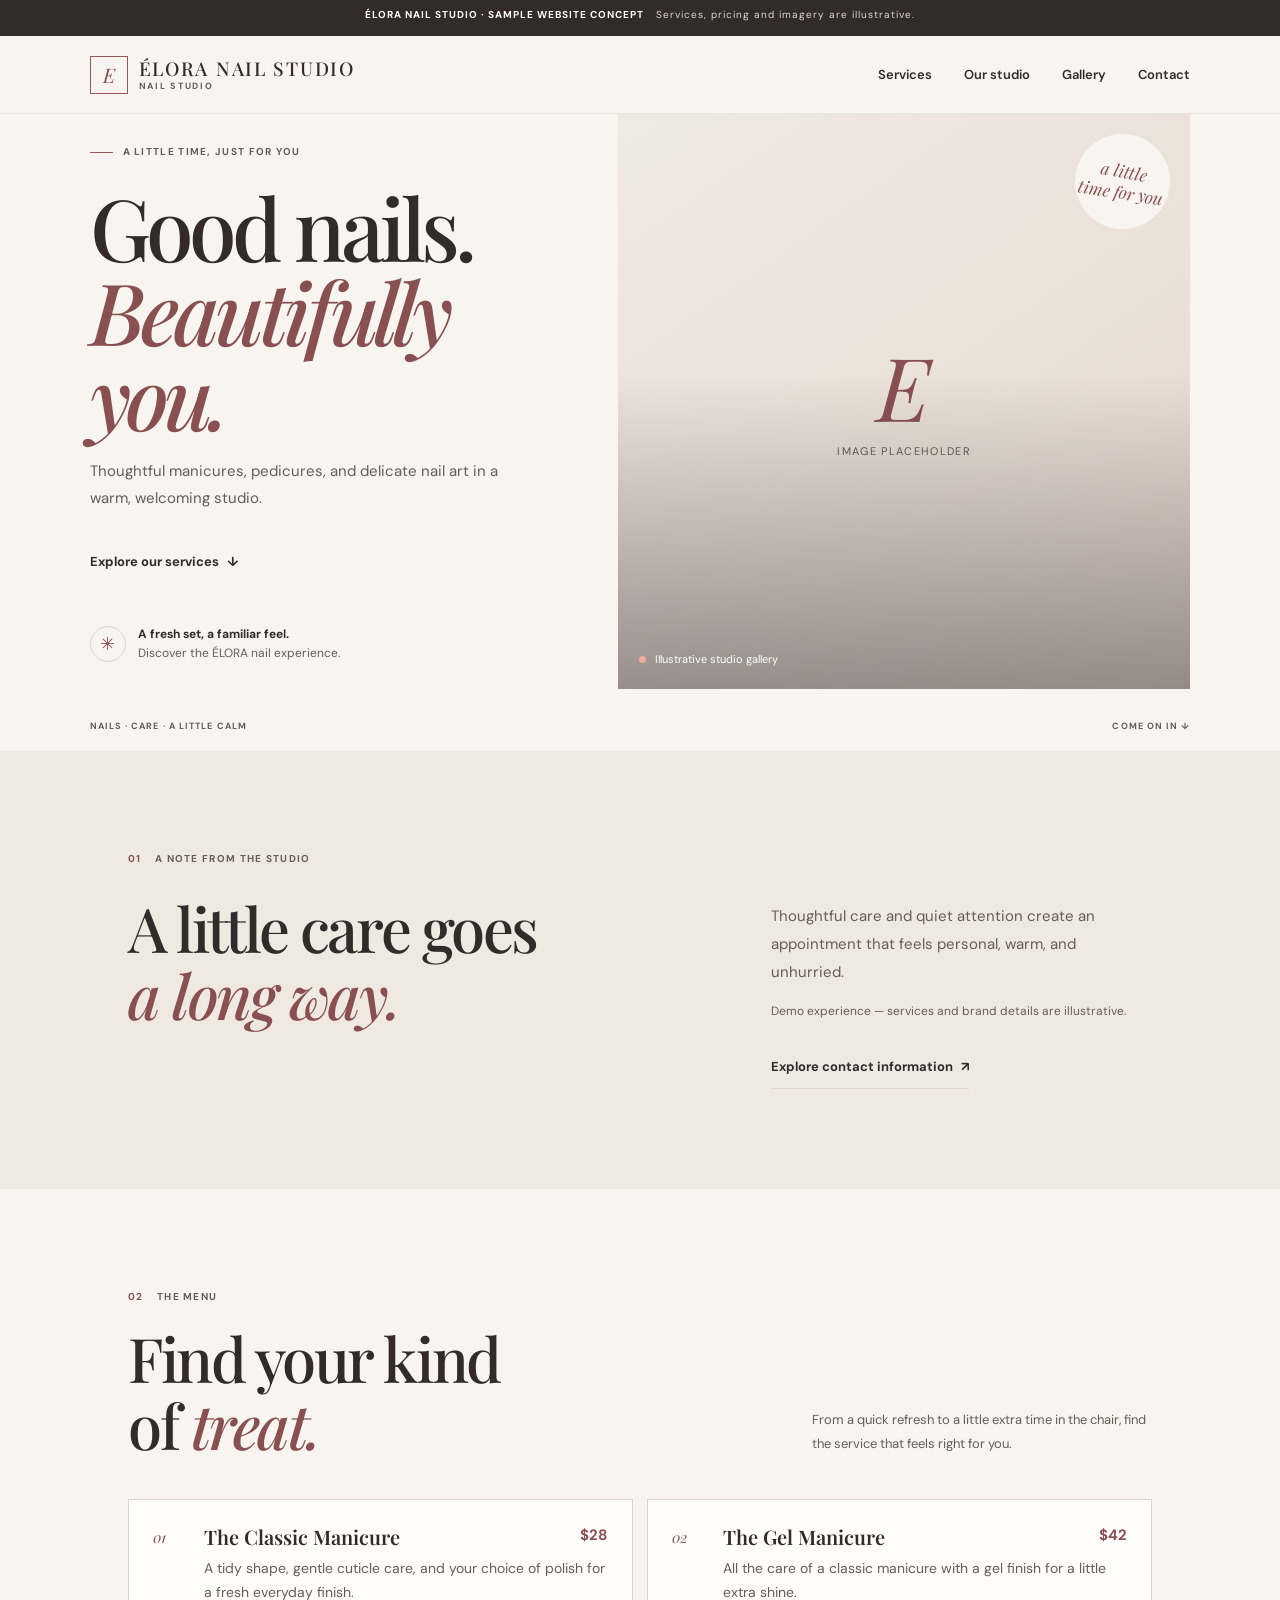
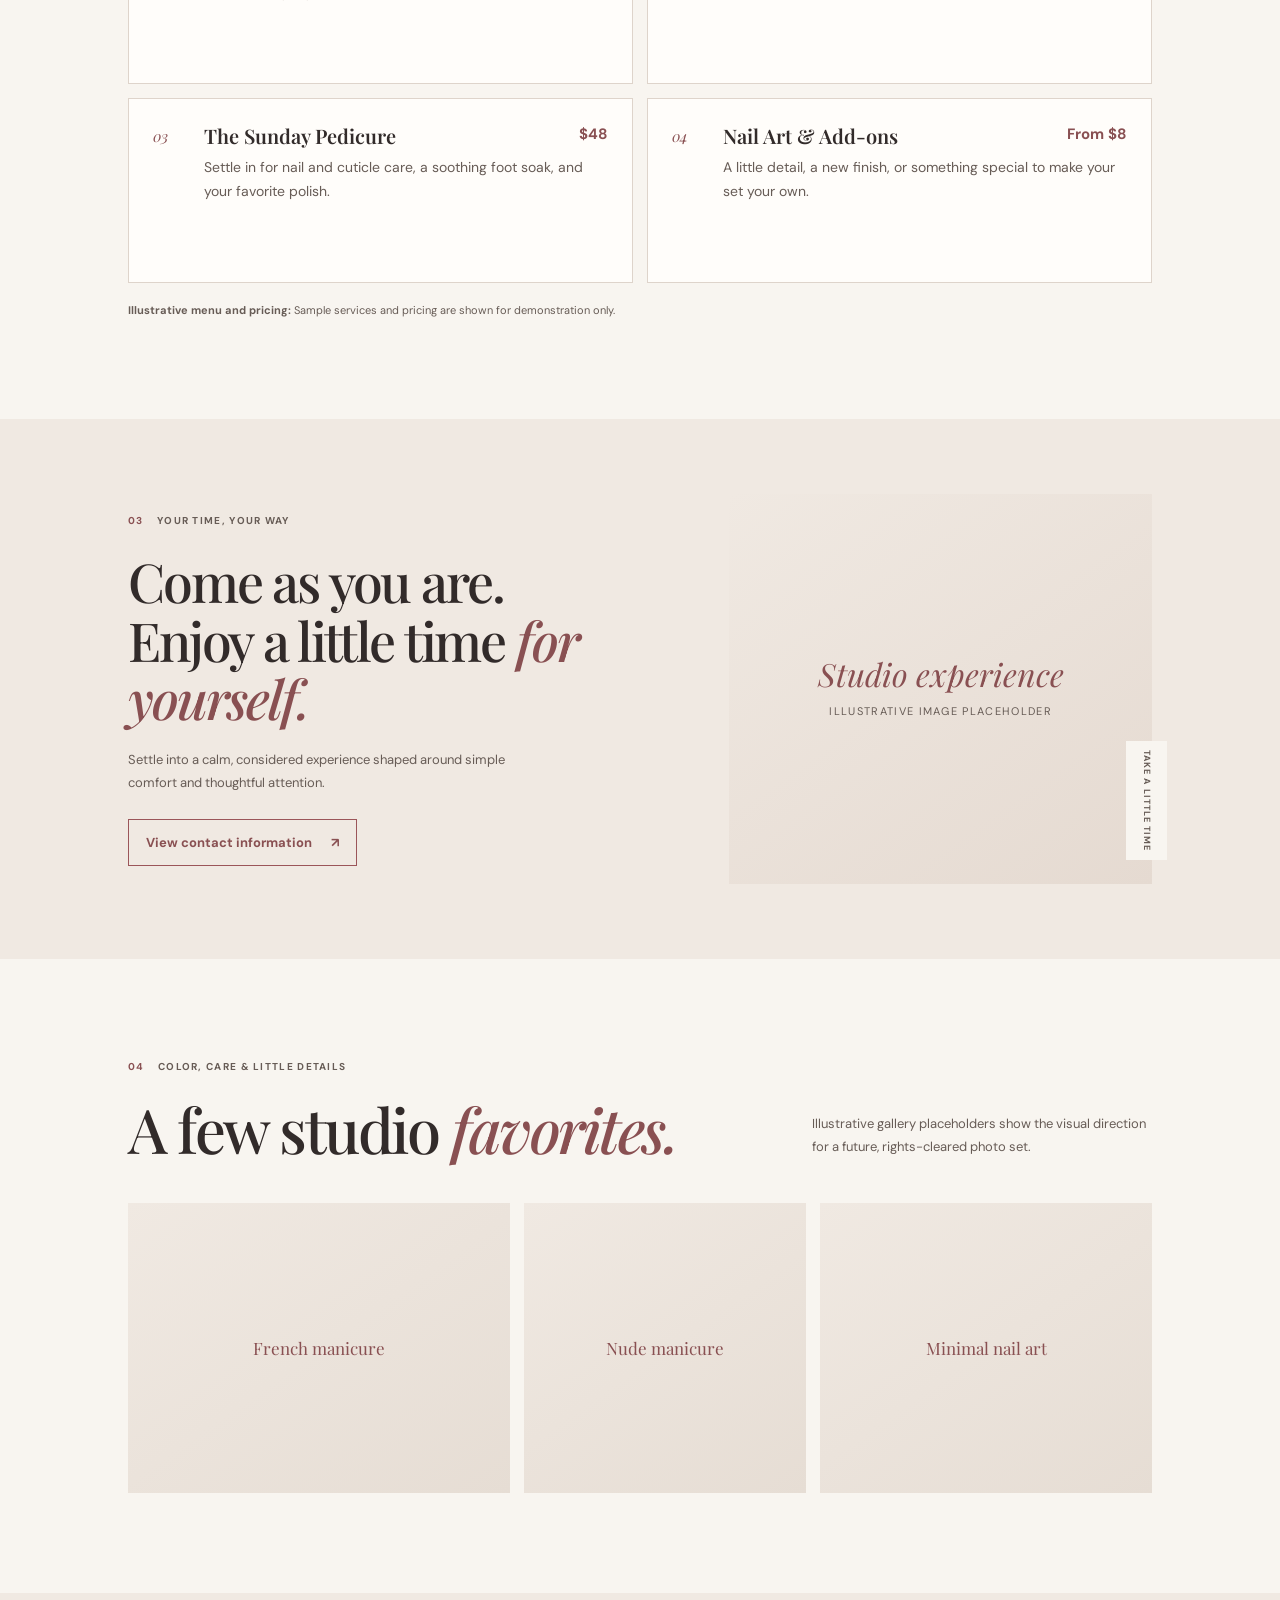
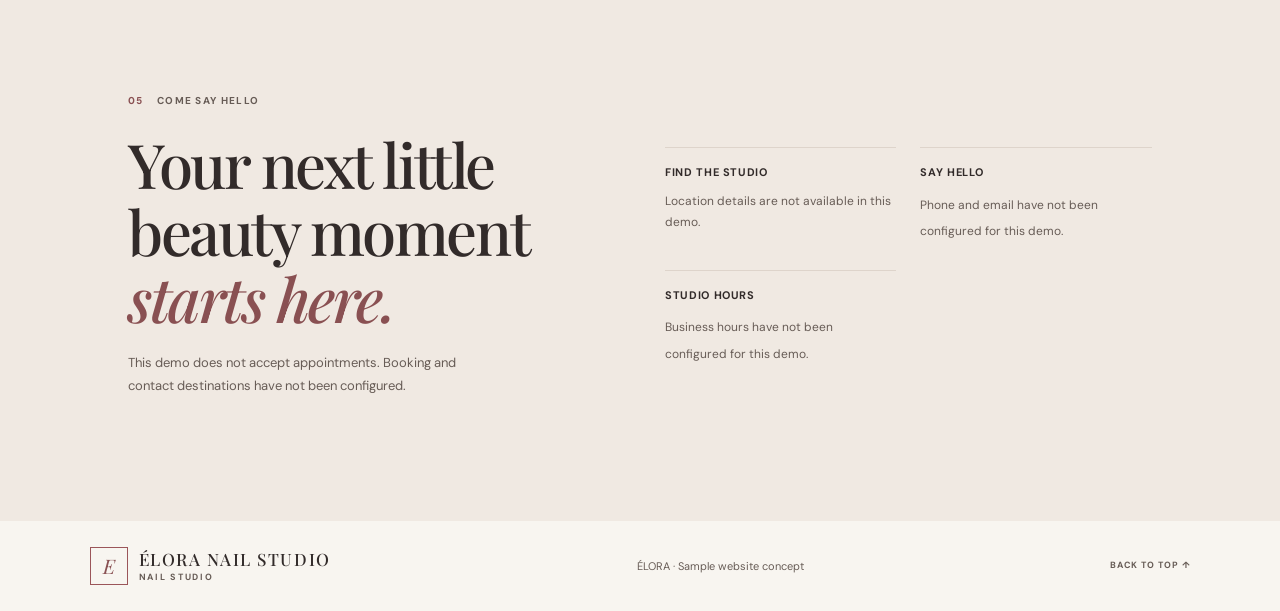
==== commit f9b458f5: "AVK-ELORA-REDESIGN-01: correct demo CTA and phone validation Hide booking actions when no verified d" ====
--- a/nail/index.html
+++ b/nail/index.html
@@ -126,7 +126,7 @@
       <div class="visit-details">
         <div class="detail-block">
           <h3>Find the studio</h3>
-          <address data-address>Address not configured</address>
+          <address data-address>Location details are not available in this demo.</address>
           <a class="detail-link" data-map-link href="#visit" hidden>Get directions <span aria-hidden="true">↗</span></a>
         </div>
         <div class="detail-block">
